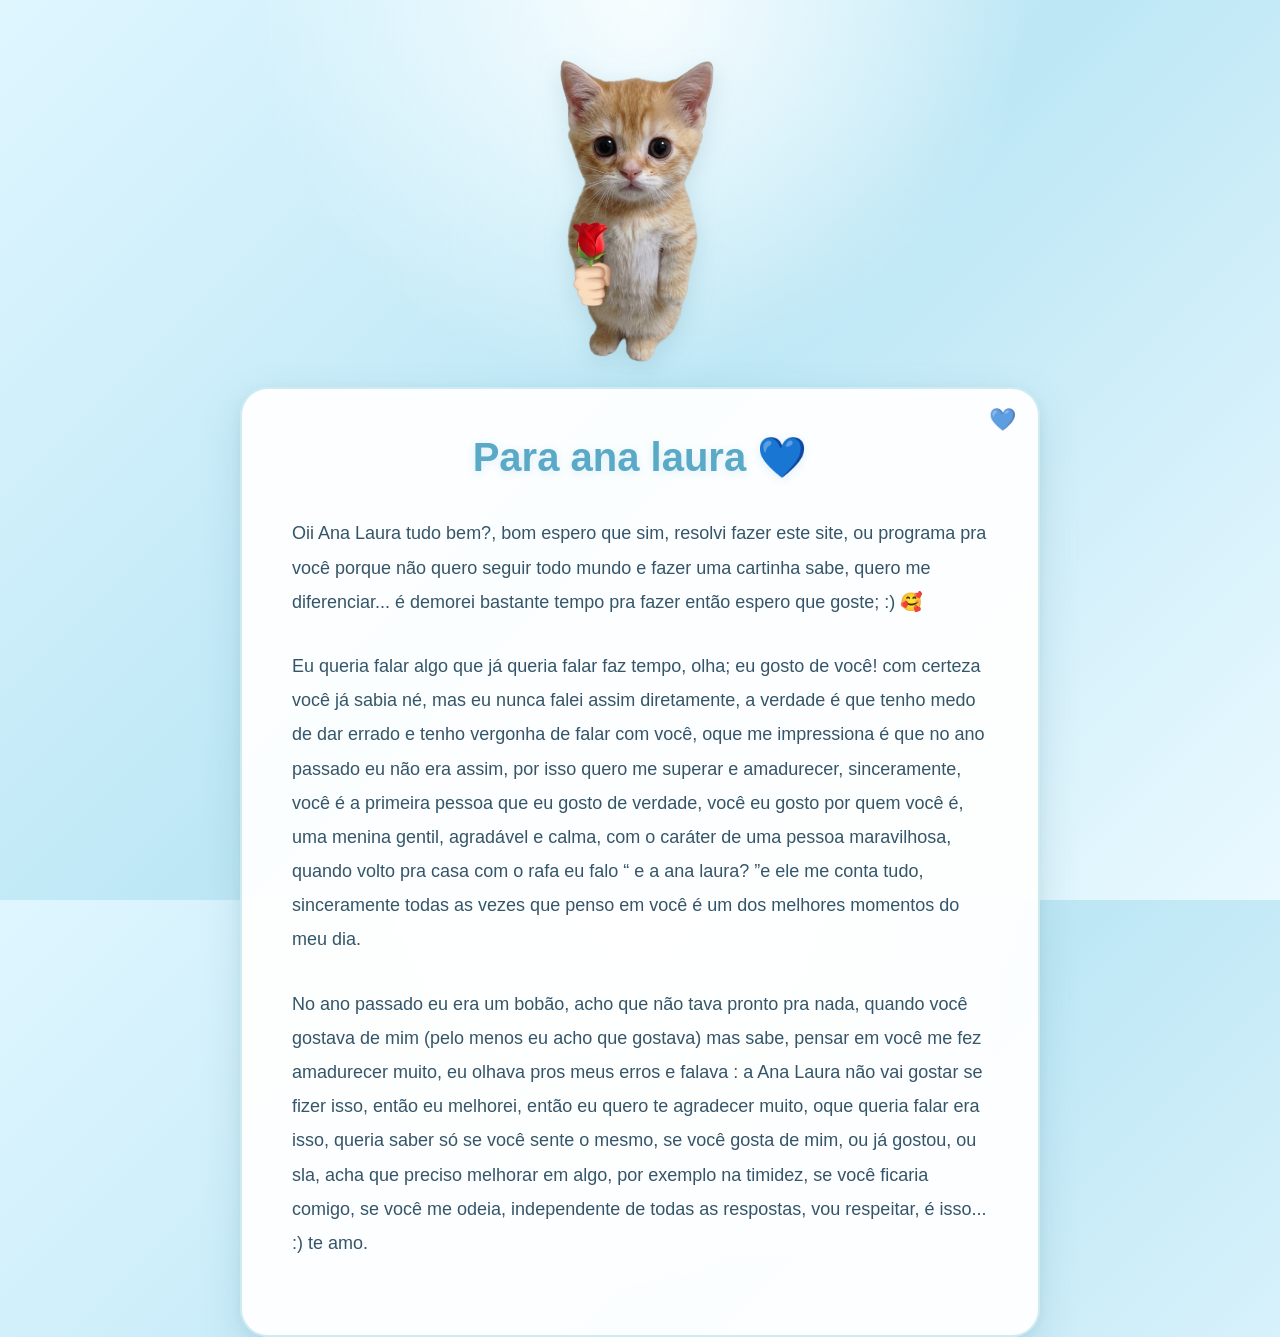
==== index2.html @ abfa764d "Add files via upload" ====
<!DOCTYPE html>
<html lang="pt-BR">

<head>
    <meta charset="UTF-8">
    <meta name="viewport" content="width=device-width, initial-scale=1.0">

    <title>Para ana laura 💙</title>

    <link rel="stylesheet" href="style.css">
</head>

<body class="pagina-declaracao">

    <div class="declaracao">

        <img src="gatinho.png" class="gatinho"
alt="gatinho segurando uma rosa">

        <div class="carta">

            <h1>Para ana laura 💙</h1>

            <p>
                Oii Ana Laura tudo bem?, bom espero que sim, resolvi fazer
                este site, ou programa pra você porque não quero seguir todo mundo e fazer uma
                cartinha sabe, quero me diferenciar... é demorei bastante tempo pra fazer então
                espero que goste; :) 🥰
            </p>

            <p>
                Eu queria falar algo que já queria falar faz tempo, olha; eu
                gosto de você! com certeza você  já sabia
                né, mas eu nunca falei assim diretamente, a verdade é que tenho medo de dar
                errado e tenho vergonha de falar com você, oque me impressiona é que no ano
                passado eu não era assim, por isso quero me superar e amadurecer, sinceramente,
                você é a primeira pessoa que eu gosto de verdade, você eu gosto por quem você
                é, uma menina gentil, agradável e calma, com o caráter de uma pessoa maravilhosa,
                quando volto pra casa com o rafa eu falo “ e a ana laura? ”e ele me conta tudo,
                sinceramente todas as vezes que penso em você é um dos melhores momentos do meu
                dia.
            </p>

            <p>
                No ano passado eu era um bobão, acho que não tava pronto pra
                nada, quando você gostava de mim (pelo menos eu acho que gostava) mas sabe,
                pensar em você me fez amadurecer muito, eu olhava pros meus erros e falava : a
                Ana Laura não vai gostar se fizer isso, então eu melhorei, então eu quero te
                agradecer muito, oque queria falar era isso, queria saber só se você sente o
                mesmo, se você gosta de mim, ou já gostou, ou sla, acha que preciso melhorar em
                algo, por exemplo na timidez, se você ficaria comigo, se você me odeia,
                independente de todas as respostas, vou respeitar, é isso...    :)
                te
                amo.
            </p>

        </div>

    </div>

</body>

</html>
---- style.css ----
body {
    margin: 0;
    height: 100vh;
    display: flex;
    justify-content: center;
    align-items: center;
    font-family: Arial, sans-serif;
  background: linear-gradient(
    135deg,
    #dff6ff,
    #bde7f5,
    #eaf9ff
);

color: #355568;
}

.container {
    text-align: center;
    position: relative;
    z-index: 2;
}

.heart {
    font-size: 55px;
    margin-bottom: 10px;

    animation: pulsar 1.2s infinite;

    filter: drop-shadow(0 0 8px rgba(90, 169, 199, 0.5));
}

h1 {
    font-size: 40px;
    margin-bottom: 30px;

    color: #5aa9c7;

    text-shadow: 0 2px 8px rgba(90, 169, 199, 0.25);
}

.botoes {
    position: relative;
    z-index: 10;
}

button {
    padding: 15px 30px;
    margin: 10px;
    font-size: 20px;
    border: none;
    border-radius: 12px;
    cursor: pointer;
    transition: transform 0.2s;
}

button:hover {
    transform: scale(1.08);
}

#sim {
    background: #5aa9c7;
    color: white;

    box-shadow: 0 5px 18px rgba(60, 130, 160, 0.35);
}

#nao {
    background: #6f8f9c;
    color: white;
}

.gatinho-principal {
    position: relative;
    width: 180px;
    height: 180px;
    margin: 30px auto 0;
    display: flex;
    justify-content: center;
    align-items: center;
    font-size: 75px;
    animation: gatinhoFlutuando 3s ease-in-out infinite;
}
.gatinho-principal img {
    position: relative;
    z-index: 2;
    width: 130px;
    height: auto;
    filter: drop-shadow(0 0 8px rgba(255, 100, 160, 0.6));
}
.brilho {
    position: absolute;
    width: 100px;
    height: 100px;
    border-radius: 50%;
    background: rgba(255, 70, 140, 0.2);
    filter: blur(25px);
}

@keyframes pulsar {
    0% {
        transform: scale(1);
    }

    50% {
        transform: scale(1.3);
    }

    100% {
        transform: scale(1);
    }
}

@keyframes gatinhoFlutuando {
    0%, 100% {
        transform: translateY(0);
    }

    50% {
        transform: translateY(-8px);
    }
}


/* SEGUNDA PÁGINA */

/* =========================================
   SEGUNDA PÁGINA — DECLARAÇÃO
   ========================================= */

.pagina-declaracao {
    min-height: 100vh;
    margin: 0;
    padding: 50px 20px 70px;
    box-sizing: border-box;

    display: flex;
    justify-content: center;
    align-items: flex-start;

    background:
        radial-gradient(circle at top, #f7fdff 0%, transparent 35%),
        linear-gradient(135deg, #dff6ff, #bde7f5, #eaf9ff);

    color: #355568;
    font-family: Arial, sans-serif;

    overflow-y: auto;
}

.pagina-declaracao .declaracao {
    width: 100%;
    max-width: 800px;
    text-align: center;
}


/* =========================================
   GATINHO
   ========================================= */

.pagina-declaracao .gatinho {
    display: block;

    width: 220px;
    height: auto;

    margin: 0 auto 25px;

    animation: gatinhoPulando 3s ease-in-out infinite;

    filter: drop-shadow(0 8px 12px rgba(70, 130, 150, 0.18));
}


/* =========================================
   CARTINHA
   ========================================= */

.pagina-declaracao .carta {
    position: relative;

    width: 100%;
    box-sizing: border-box;

    background: rgba(255, 255, 255, 0.94);

    padding: 45px 50px;

    border-radius: 28px;

    border: 2px solid rgba(150, 210, 225, 0.45);

    box-shadow:
        0 15px 40px rgba(70, 130, 150, 0.18),
        0 3px 10px rgba(70, 130, 150, 0.08);

    text-align: left;
}


/* detalhe decorativo da carta */

.pagina-declaracao .carta::before {
    content: "💙";

    position: absolute;

    top: 18px;
    right: 22px;

    font-size: 22px;

    opacity: 0.7;
}


/* =========================================
   TÍTULO
   ========================================= */

.pagina-declaracao h1 {
    text-align: center;

    color: #5aa9c7;

    font-size: 40px;

    margin-top: 0;
    margin-bottom: 35px;

    text-shadow: 0 2px 8px rgba(90, 169, 199, 0.18);
}


/* =========================================
   TEXTO
   ========================================= */

.pagina-declaracao p {
    font-size: 18px;

    line-height: 1.9;

    margin-top: 0;
    margin-bottom: 30px;

    color: #355568;
}


/* =========================================
   ANIMAÇÃO DO GATINHO
   ========================================= */

@keyframes gatinhoPulando {

    0%, 100% {
        transform: translateY(0);
    }

    50% {
        transform: translateY(-8px);
    }

}


/* =========================================
   CELULAR
   ========================================= */

@media (max-width: 600px) {

    .pagina-declaracao {
        padding: 30px 12px 50px;
    }

    .pagina-declaracao .gatinho {
        width: 170px;
        margin-bottom: 18px;
    }

    .pagina-declaracao .carta {
        padding: 32px 22px;
        border-radius: 22px;
    }

    .pagina-declaracao h1 {
        font-size: 30px;
        margin-bottom: 28px;
    }

    .pagina-declaracao p {
        font-size: 17px;
        line-height: 1.8;
        margin-bottom: 25px;
    }

}
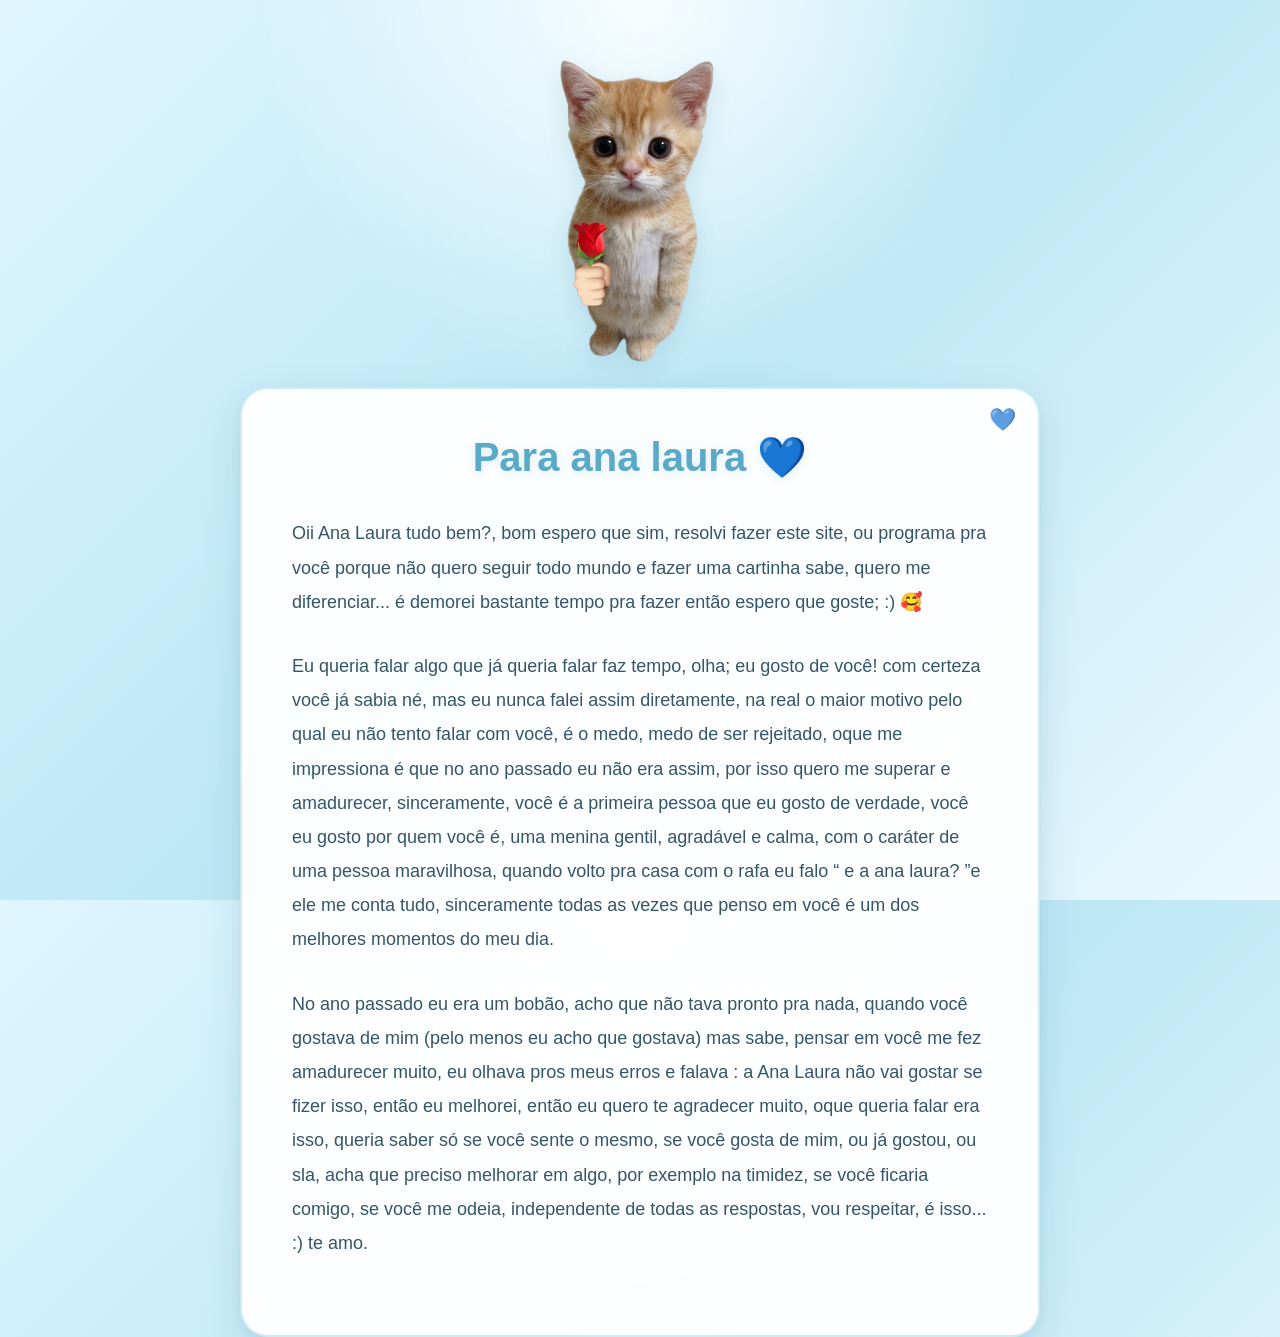
==== commit eab34d0e: "Fix HTML formatting and content for index2.html" ====
--- a/index2.html
+++ b/index2.html
@@ -31,8 +31,8 @@
             <p>
                 Eu queria falar algo que já queria falar faz tempo, olha; eu
                 gosto de você! com certeza você  já sabia
-                né, mas eu nunca falei assim diretamente, a verdade é que tenho medo de dar
-                errado e tenho vergonha de falar com você, oque me impressiona é que no ano
+                né, mas eu nunca falei assim diretamente, na real o maior motivo pelo qual
+                eu não tento falar com você, é o medo, medo de ser rejeitado, oque me impressiona é que no ano
                 passado eu não era assim, por isso quero me superar e amadurecer, sinceramente,
                 você é a primeira pessoa que eu gosto de verdade, você eu gosto por quem você
                 é, uma menina gentil, agradável e calma, com o caráter de uma pessoa maravilhosa,
@@ -60,4 +60,4 @@
 
 </body>
 
-</html>+</html>
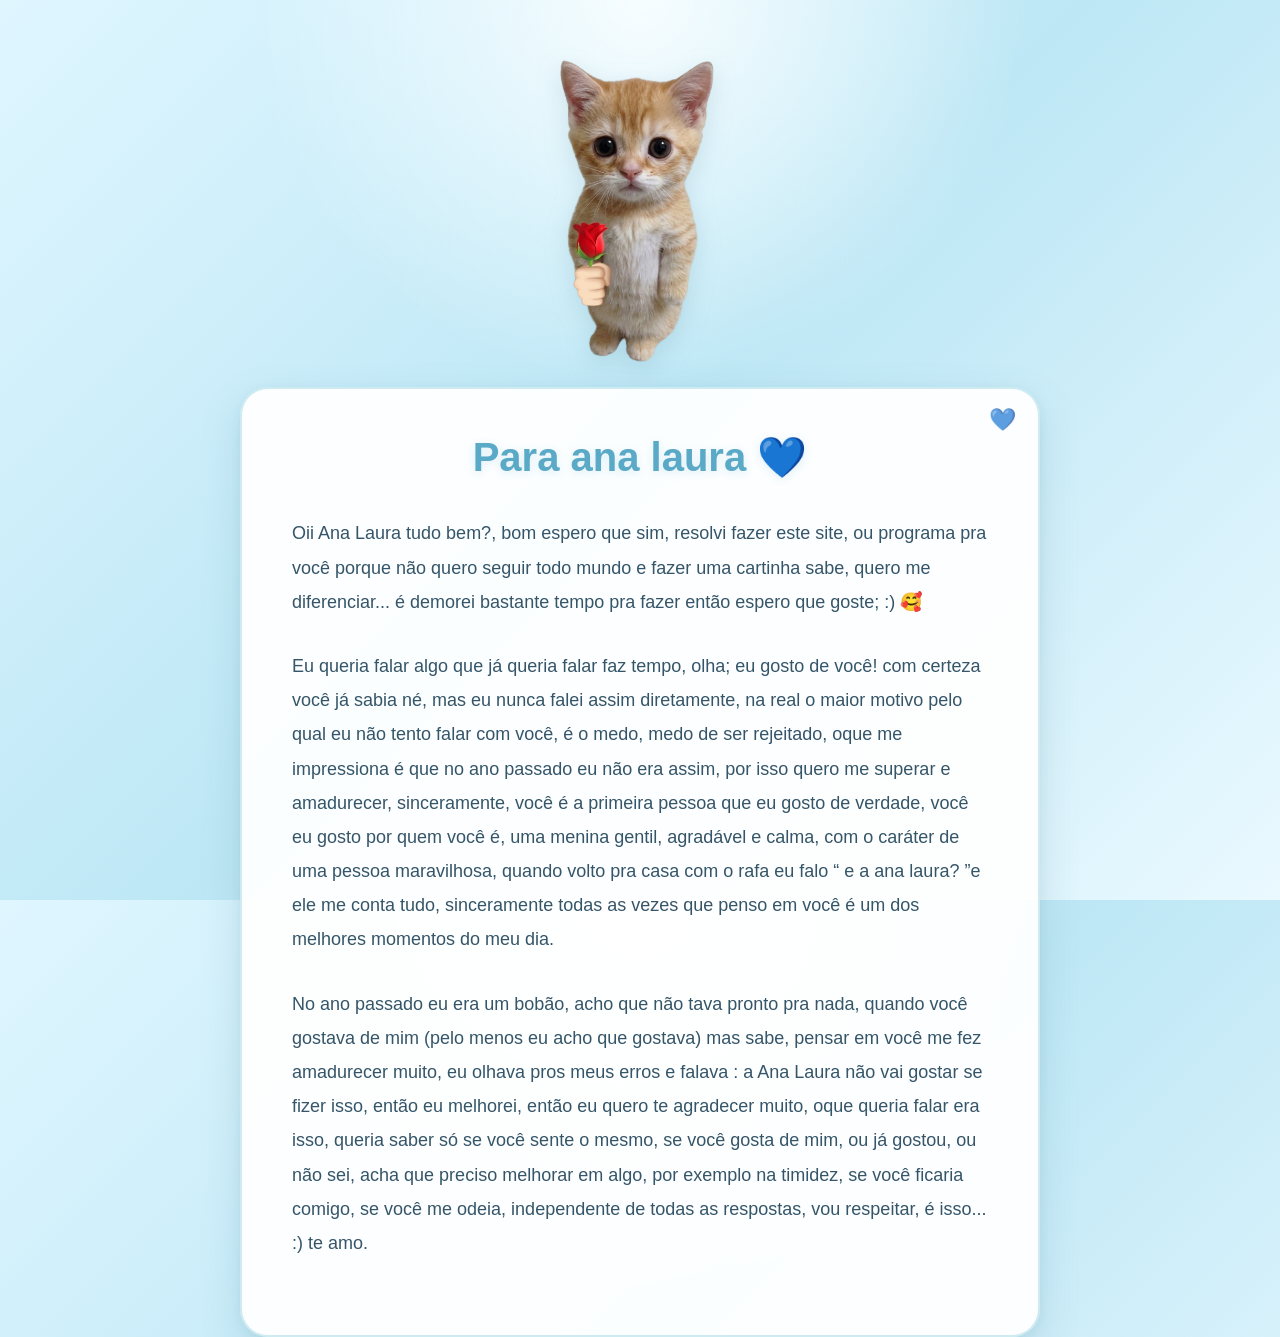
==== commit bd0130d3: "Fix HTML encoding issues in index2.html" ====
--- a/index2.html
+++ b/index2.html
@@ -47,7 +47,7 @@
                 pensar em você me fez amadurecer muito, eu olhava pros meus erros e falava : a
                 Ana Laura não vai gostar se fizer isso, então eu melhorei, então eu quero te
                 agradecer muito, oque queria falar era isso, queria saber só se você sente o
-                mesmo, se você gosta de mim, ou já gostou, ou sla, acha que preciso melhorar em
+                mesmo, se você gosta de mim, ou já gostou, ou não sei, acha que preciso melhorar em
                 algo, por exemplo na timidez, se você ficaria comigo, se você me odeia,
                 independente de todas as respostas, vou respeitar, é isso...    :)
                 te
